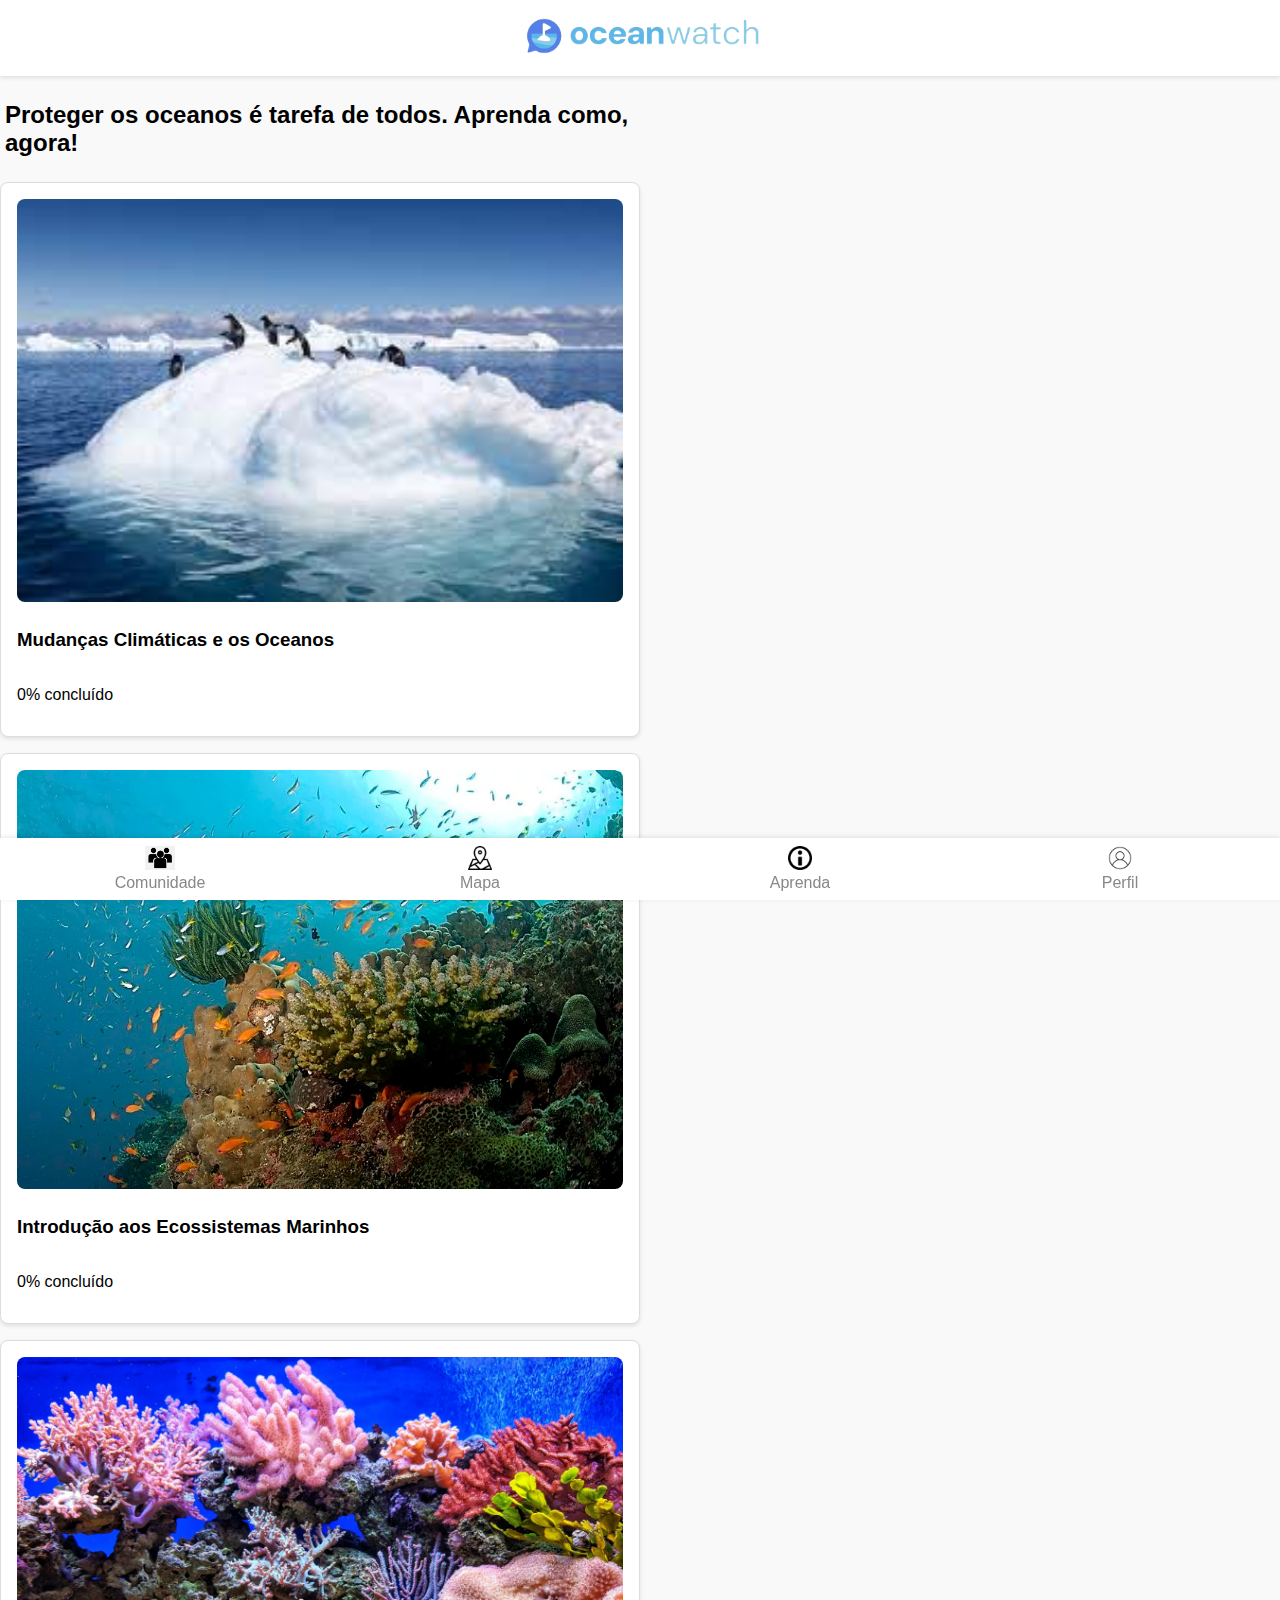
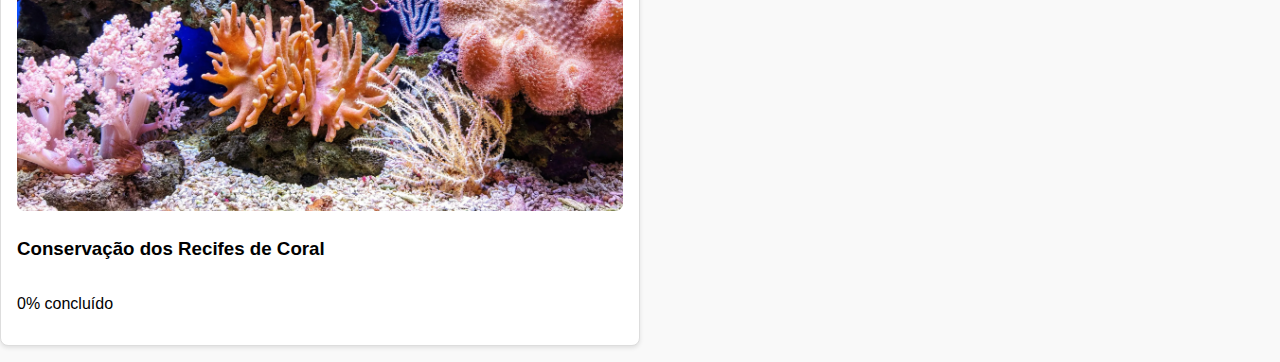
==== WEB/aprenda.html @ 1b8bf868 "first commit" ====
<!DOCTYPE html>
<html lang="en">
<head>
    <meta charset="UTF-8">
    <meta name="viewport" content="width=device-width, initial-scale=1.0">
    <title>Aprenda</title>
    <link rel="stylesheet" href="styles.css">
</head>
<body>
    <header>
        <img src="./images/ocean.png" alt="OceanWatch Logo">
    </header>

        <div class="content">
            <div class="container-card">

                <h2>Proteger os oceanos é tarefa de todos. Aprenda como, agora!</h2>
                <div class="course-card">
                    <img src="./images/oceanos.jpeg" alt="Mudanças Climáticas e os Oceanos">
                    <h3>Mudanças Climáticas e os Oceanos</h3>
                    <p>0% concluído</p>
                </div>
            </div>
            <div class="container-card">

                <div class="course-card">
                    <img src="./images/marinhos.jpeg" alt="Introdução aos Ecossistemas Marinhos">
                    <h3>Introdução aos Ecossistemas Marinhos</h3>
                    <p>0% concluído</p>
                </div>
            </div>
            <div class="container-card">

                <div class="course-card">
                    <img src="./images/coral.jpeg" alt="Conservação dos Recifes de Coral">
                    <h3>Conservação dos Recifes de Coral</h3>
                    <p>0% concluído</p>
                </div>
            </div>
        </div>
    </div>
    <div class="bottom-nav">
        <a href="index.html"><img src="./images/png-transparent-computer-icons-community-others-text-rectangle-wikimedia-commons.png" alt="Comunidade"><br>Comunidade</a>
        <a href="mapa.html"><img src="./images/1865153.png" alt="Mapa"><br>Mapa</a>
        <a href="aprenda.html"><img src="./images/69544.png" alt="Aprenda"><br>Aprenda</a>
        <a href="perfil.html"><img src="./images/5987462.png" alt="Perfil"><br>Perfil</a>
    </div>
    <script src="script.js"></script>
</body>
</html>
---- WEB/styles.css ----
body {
    font-family: Arial, sans-serif;
    margin: 0;
    padding: 0;
    background-color: #f9f9f9;
}

header {
    background-color: #ffffff;
    padding: 16px;
    text-align: center;
    box-shadow: 0 2px 4px rgba(0, 0, 0, 0.1);
}

header img {
    height: 40px;
}

.container {
    padding: 16px;
    
}

.container-card{
    width: 50%;
}

.content .course-card {
    border: 1px solid #ddd;
    border-radius: 8px;
    margin-bottom: 16px;
    padding: 16px;
    background-color: #fff;
    box-shadow: 0 2px 4px rgba(0, 0, 0, 0.1);
    display: flex;
    flex-direction: column;
}

.course-card img {
    width: 100%;
    border-radius: 8px;
    margin-bottom: 8px;
}

.profile-card {
    border: 1px solid #ddd;
    border-radius: 8px;
    padding: 16px;
    background-color: #fff;
    box-shadow: 0 2px 4px rgba(0, 0, 0, 0.1);
    display: flex;
    align-items: center;
    margin-bottom: 16px;
}

.profile-card img {
    border-radius: 50%;
    height: 50px; /* Ajuste o tamanho da imagem do perfil */
    width: 50px; /* Ajuste o tamanho da imagem do perfil */
    margin-right: 16px;
}

.profile-details {
    flex: 1;
}

.profile-details h3 {
    margin: 0;
    font-size: 1.2em;
}

.profile-details p {
    margin: 4px 0;
    color: gray;
}

.profile-stats {
    display: flex;
    justify-content: space-around;
    align-items: center;
    padding: 15px;
}

.profile-stats div {
    text-align: center;
    padding: 10px;
}

.progress-bar {
    width: 100%;
    height: 10px;
    background-color: #ddd;
    border-radius: 5px;
    margin-top: 8px;
    position: relative;
}

.progress-bar div {
    height: 100%;
    background-color: #4caf50;
    border-radius: 5px;
    width: 23%; /* Set the progress here */
}

.content-card {
    border: 1px solid #ddd;
    border-radius: 8px;
    margin-bottom: 16px;
    padding: 16px;
    background-color: #fff;
    box-shadow: 0 2px 4px rgba(0, 0, 0, 0.1);
}

.content-card img {
    width: 100%;
    border-radius: 8px;
}

.profile-info {
    display: flex;
    align-items: center;
    margin-bottom: 16px;
}

.profile-info img {
    border-radius: 50%;
    height: 40px;
    width: 40px;
    margin-right: 8px;
}

.profile-info .menu-icon {
    margin-left: auto;
    cursor: pointer;
}

.bottom-nav {
    position: fixed;
    bottom: 0;
    width: 100%;
    background-color: #fff;
    box-shadow: 0 -1px 5px rgba(0, 0, 0, 0.1);
    display: flex;
    justify-content: space-around;
    padding: 8px 0;
}

.bottom-nav a {
    color: #888;
    text-align: center;
    text-decoration: none;
    flex: 1;
}

.bottom-nav a.active {
    color: #000;
}

.bottom-nav img {
    height: 24px;
}

h2{
    padding: 5px;
}
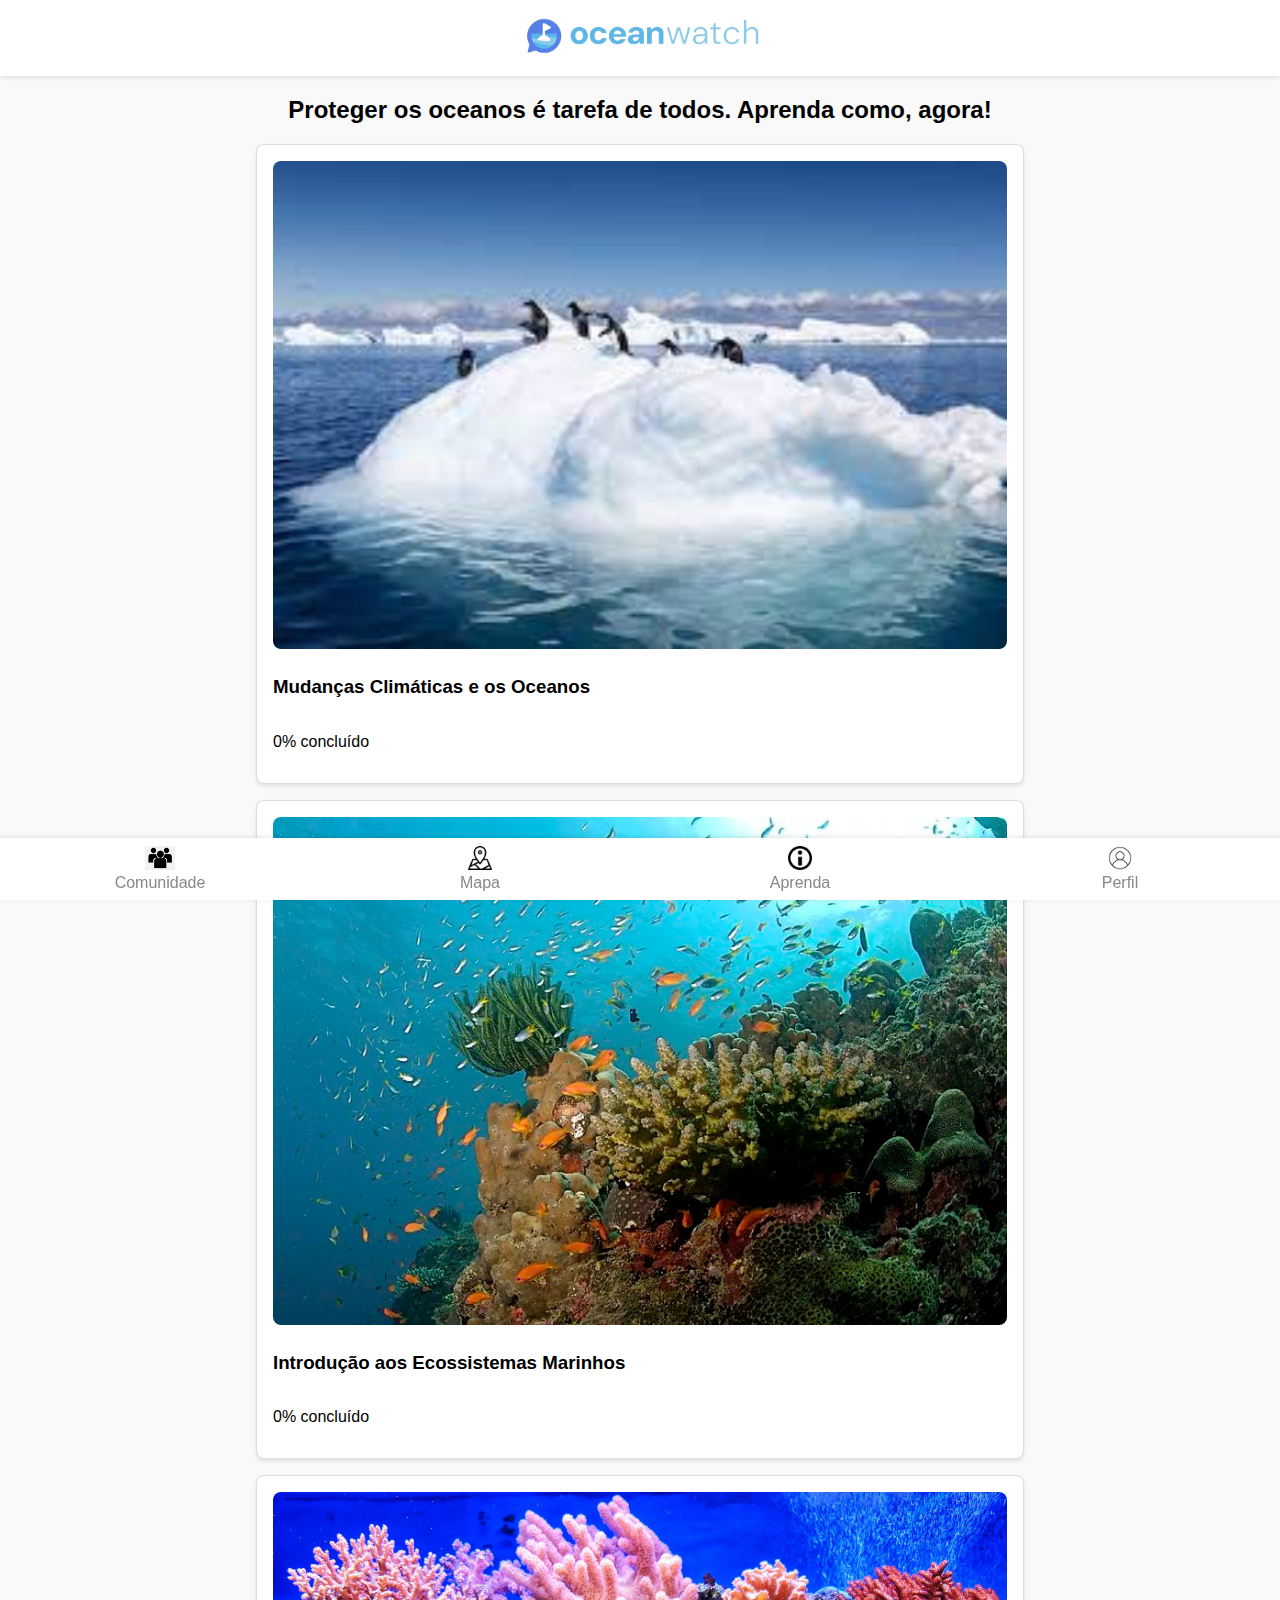
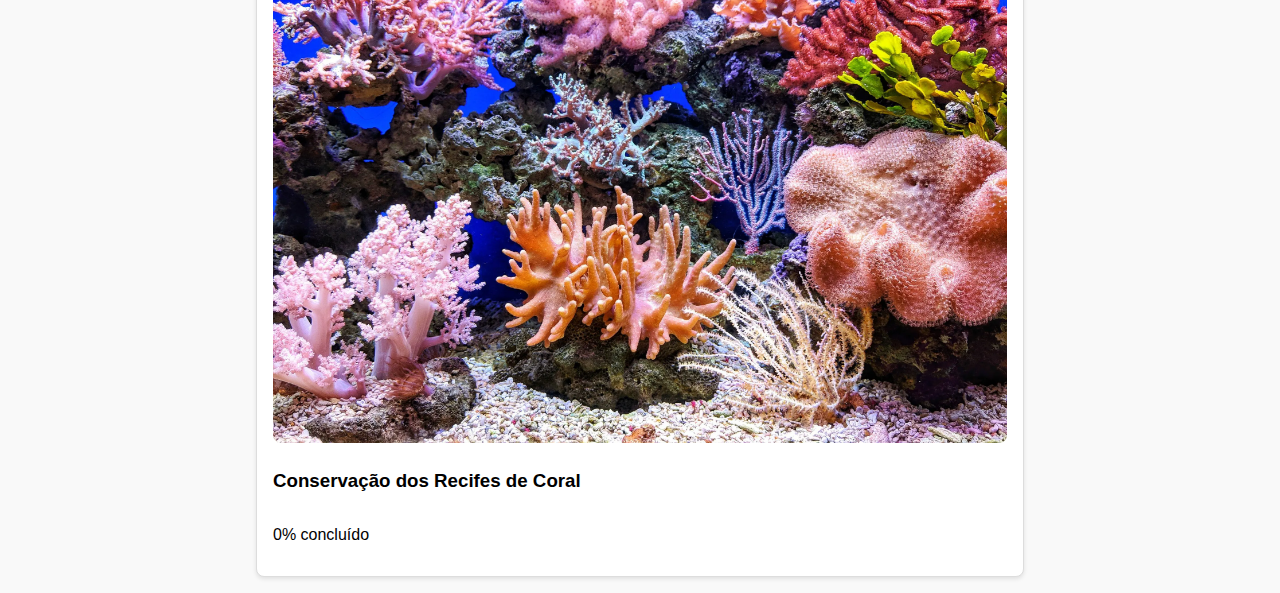
==== commit 99f26660: "atualizacao de estilos e adicionada pagina de formulario com api google" ====
--- a/WEB/aprenda.html
+++ b/WEB/aprenda.html
@@ -8,13 +8,15 @@
 </head>
 <body>
     <header>
-        <img src="./images/ocean.png" alt="OceanWatch Logo">
+        <a href="index.html">
+            <img src="./images/ocean.png" alt="OceanWatch Logo">
+        </a>
     </header>
 
+    <h2>Proteger os oceanos é tarefa de todos. Aprenda como, agora!</h2>
         <div class="content">
             <div class="container-card">
 
-                <h2>Proteger os oceanos é tarefa de todos. Aprenda como, agora!</h2>
                 <div class="course-card">
                     <img src="./images/oceanos.jpeg" alt="Mudanças Climáticas e os Oceanos">
                     <h3>Mudanças Climáticas e os Oceanos</h3>
@@ -45,6 +47,9 @@
         <a href="aprenda.html"><img src="./images/69544.png" alt="Aprenda"><br>Aprenda</a>
         <a href="perfil.html"><img src="./images/5987462.png" alt="Perfil"><br>Perfil</a>
     </div>
+
+
+
     <script src="script.js"></script>
 </body>
 </html>
--- a/WEB/styles.css
+++ b/WEB/styles.css
@@ -17,13 +17,15 @@
 }
 
 .container {
-    padding: 16px;
-    
+padding: 20px;
 }
 
 .container-card{
-    width: 50%;
-}
+    width: 60%;
+    padding-left: 20%;
+}
+
+
 
 .content .course-card {
     border: 1px solid #ddd;
@@ -34,6 +36,8 @@
     box-shadow: 0 2px 4px rgba(0, 0, 0, 0.1);
     display: flex;
     flex-direction: column;
+    justify-content: center;
+    align-self: center;
 }
 
 .course-card img {
@@ -161,5 +165,76 @@
 }
 
 h2{
-    padding: 5px;
+    text-align: center;
+
+}
+
+.floating-button {
+    position: fixed;
+    bottom: 70px;
+    right: 16px;
+    background-color: #007BFF;
+    color: white;
+    border: none;
+    border-radius: 50%;
+    width: 56px;
+    height: 56px;
+    box-shadow: 0 2px 10px rgba(0, 0, 0, 0.3);
+    display: flex;
+    align-items: center;
+    justify-content: center;
+    font-size: 24px;
+    cursor: pointer;
+    z-index: 1000; /* Garante que o botão fique acima de outros elementos */
+    transition: background-color 0.3s;
+}
+
+.floating-button:hover {
+    background-color: #0056b3;
+}
+
+.floating-button img {
+    width: 24px;
+    height: 24px;
+}
+
+#map {
+    height: 300px;
+    width: 100%;
+    margin-bottom: 16px;
+}
+
+.form-container {
+    max-width: 600px;
+    margin: 40px auto; /* Margem superior para afastar do topo */
+    padding: 16px;
+    background-color: #fff;
+    box-shadow: 0 2px 4px rgba(0, 0, 0, 0.1);
+    border-radius: 8px;
+    box-sizing: border-box; /* Inclui padding e border no cálculo da largura */
+    margin-bottom: 80px;
+}
+
+.form-container input[type="text"],
+.form-container input[type="file"],
+.form-container textarea {
+    width: calc(100% - 20px); /* Ajusta largura para evitar estouro */
+    padding: 10px;
+    margin-bottom: 10px;
+    border: 1px solid #ddd;
+    border-radius: 4px;
+    box-sizing: border-box; /* Inclui padding e border no cálculo da largura */
+}
+
+.form-container button {
+    background-color: #007BFF;
+    color: white;
+    padding: 10px 20px;
+    border: none;
+    border-radius: 4px;
+    cursor: pointer;
+}
+
+.form-container button:hover {
+    background-color: #0056b3;
 }